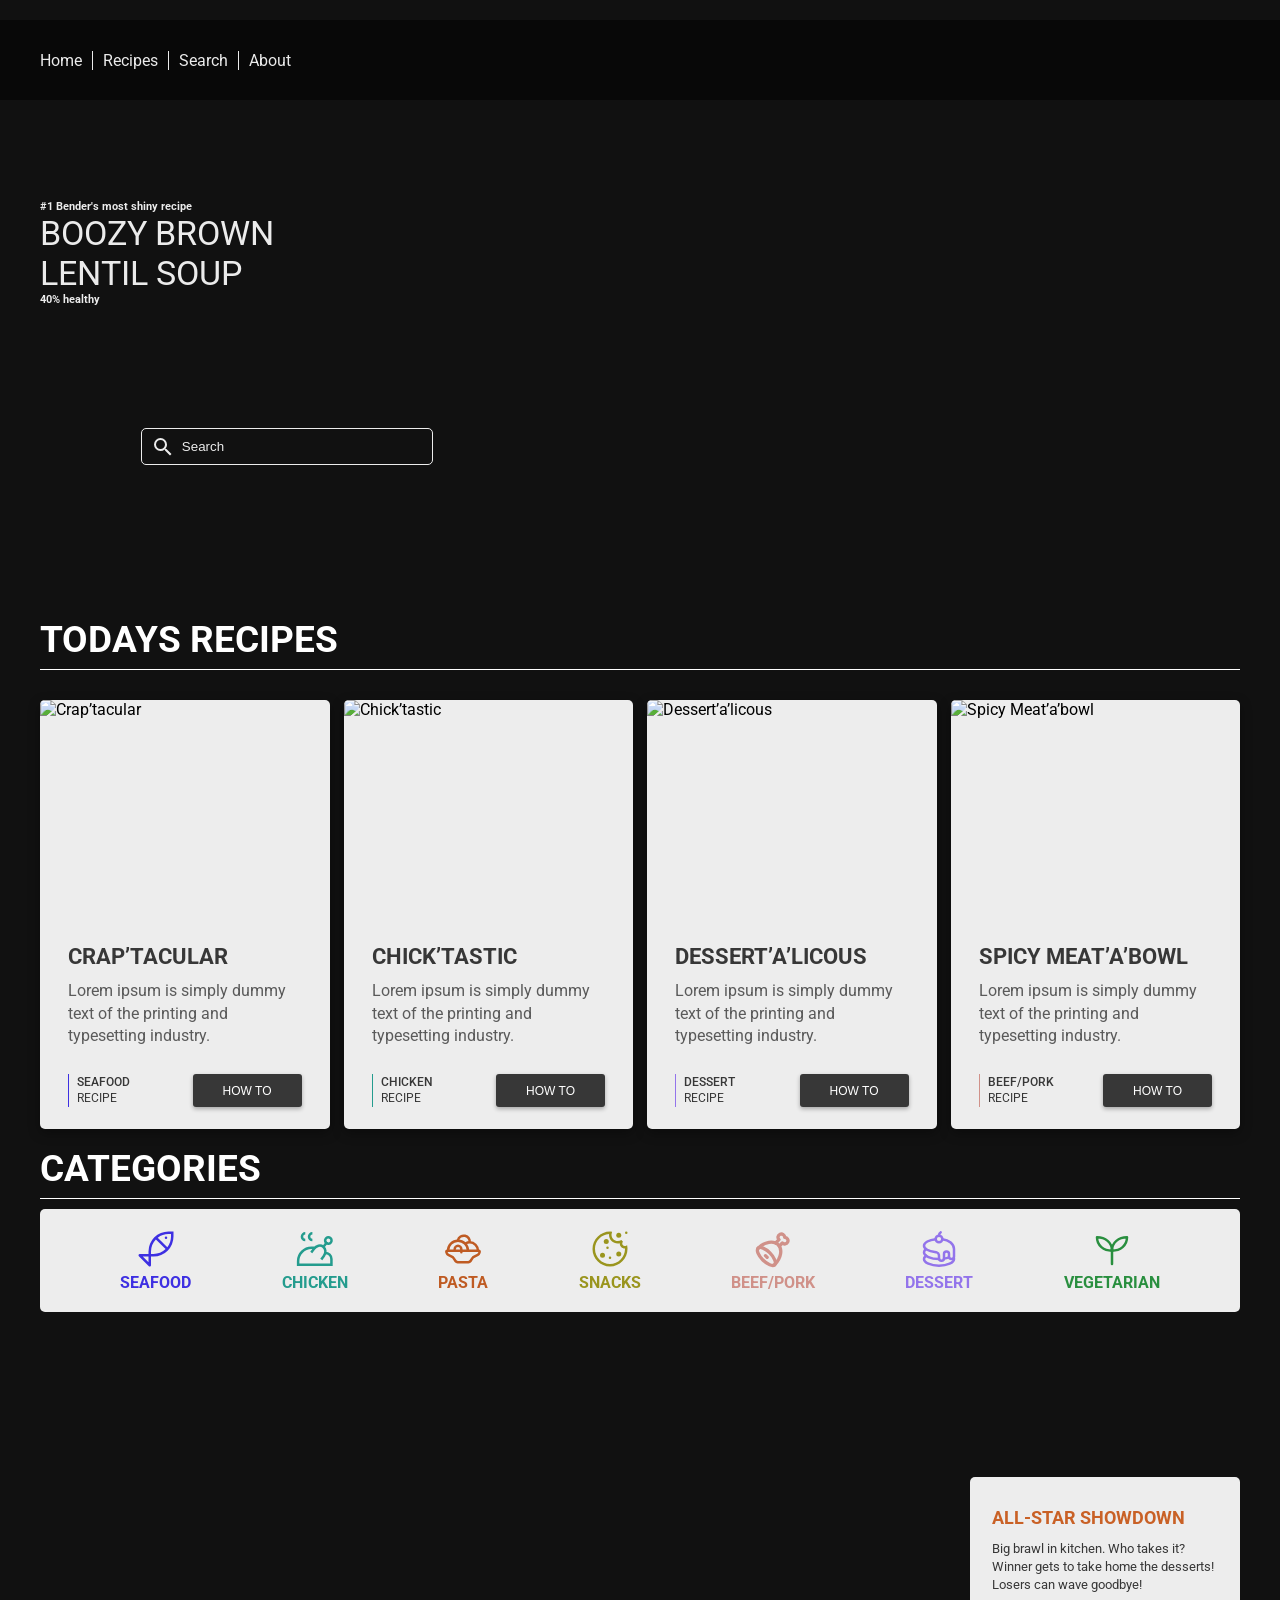
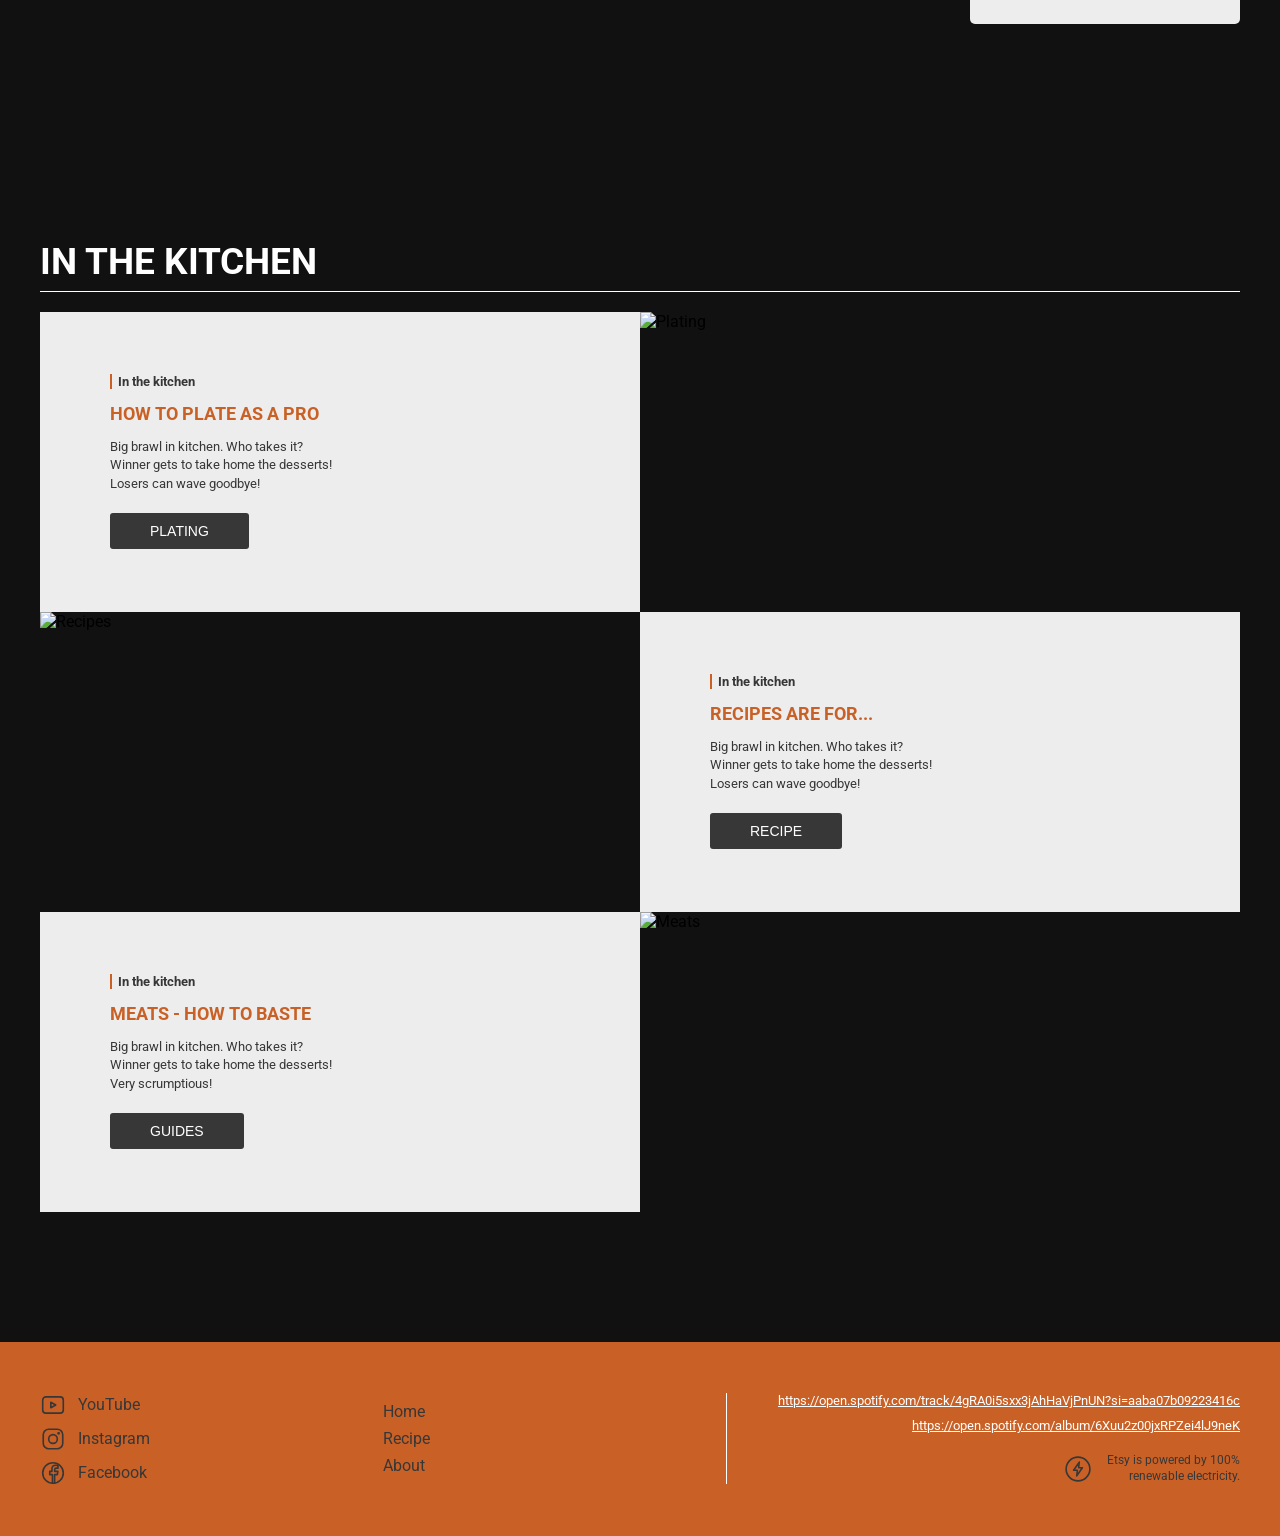
==== index.html @ ede2b598 "Initial commit" ====
<!doctype html>
<html lang="en">

<head>
  <meta charset="UTF-8" />
  <meta name="viewport" content="width=device-width, initial-scale=1.0" />
  <title>Recipes</title>
  <link rel="stylesheet" href="css/style.css" />
</head>

<body>
  <div class="container">
    <!-- Navigation -->
    <nav class="navigation">
      <div class="menu-container">
        <ul>
          <li><a href="index.html">Home</a></li>
          <li><a href="recipe.html">Recipes</a></li>
          <li><a href="#">Search</a></li>
          <li><a href="signup.html">About</a></li>
        </ul>
      </div>

      <div class="hamburger-menu">
        <span>
          <svg xmlns="http://www.w3.org/2000/svg" width="1em" height="1em" viewBox="0 0 24 24">
            <path d="M0 0h24v24H0z" fill="none" />
            <path fill="none" stroke="currentColor" stroke-linecap="round" stroke-linejoin="round" stroke-width="2" d="M3 17h18M3 12h18M3 7h18" />
          </svg>
        </span>
      </div>
    </nav>

    <div class="mobile-menu">
      <ul>
        <li><a class="menu-item" href="index.html">Home</a></li>
        <li><a class="menu-item" href="recipe.html">Recipes</a></li>
        <li><a class="menu-item" href="#">Search</a></li>
        <li><a class="menu-item" href="signup.html">About</a></li>
      </ul>
    </div>

    <!-- Hero -->
    <section class="hero">
      <div class="hero-container">
        <div class="hero-text">
          <h6>#1 Bender's most shiny recipe</h6>
          <h4>Boozy brown</h4>
          <h4>Lentil Soup</h4>
          <h6>40% healthy</h6>
        </div>
        <div class="hero-search">
          <div class="search-box">
            <span class="search-icon">
              <svg xmlns="http://www.w3.org/2000/svg" width="1em" height="1em" viewBox="0 0 24 24">
                <path d="M0 0h24v24H0z" fill="none" />
                <path fill="currentColor"
                  d="M9.5 3A6.5 6.5 0 0 1 16 9.5c0 1.61-.59 3.09-1.56 4.23l.27.27h.79l5 5l-1.5 1.5l-5-5v-.79l-.27-.27A6.52 6.52 0 0 1 9.5 16A6.5 6.5 0 0 1 3 9.5A6.5 6.5 0 0 1 9.5 3m0 2C7 5 5 7 5 9.5S7 14 9.5 14S14 12 14 9.5S12 5 9.5 5" />
              </svg>
            </span>
            <input type="text" class="search-input" placeholder="Search" />
          </div>
        </div>
      </div>
    </section>

    <!-- Today's recipes -->
    <section class="todays-recipes">
      <div class="todays_recipes_headline">Todays Recipes</div>
      <div class="todays_recipes_content">

        <div class="todays_recipes_content_block">
          <div class="todays_recipes_content_block_image">
            <img src="../images/Craptacular.png" alt="Crap’tacular" />
          </div>
          <div class="todays_recipes_content_block_text">
            <div class="todays_recipes_content_block_text_top">
              <h5>Crap’tacular</h5>
              <p>Lorem ipsum is simply dummy text of the printing and typesetting industry.</p>
            </div>
            <div data-category="Seafood" class="todays_recipes_content_bottom_area">
              <div class="todays_recipes_content_bottom_area_left">
                <p data-category="Seafood">Seafood</p>
                <p>Recipe</p>
              </div>
              <div class="todays_recipes_content_bottom_area_right">
                <button><a href="#">How to</a></button>
              </div>
            </div>
          </div>
        </div>

        <div class="todays_recipes_content_block">
          <div class="todays_recipes_content_block_image">
            <img src="../images/Chicktastic.png" alt="Chick’tastic" />
          </div>
          <div class="todays_recipes_content_block_text">
            <div class="todays_recipes_content_block_text_top">
              <h5>Chick’tastic</h5>
              <p>Lorem ipsum is simply dummy text of the printing and typesetting industry.</p>
            </div>
            <div data-category="Chicken" class="todays_recipes_content_bottom_area">
              <div class="todays_recipes_content_bottom_area_left">
                <p data-category="Chicken">Chicken</p>
                <p>Recipe</p>
              </div>
              <div class="todays_recipes_content_bottom_area_right">
                <button><a href="#">How to</a></button>
              </div>
            </div>
          </div>
        </div>

        <div class="todays_recipes_content_block">
          <div class="todays_recipes_content_block_image">
            <img src="../images/Dessertalicous.png" alt="Dessert’a’licous" />
          </div>
          <div class="todays_recipes_content_block_text">
            <div class="todays_recipes_content_block_text_top">
              <h5>Dessert’a’licous</h5>
              <p>Lorem ipsum is simply dummy text of the printing and typesetting industry.</p>
            </div>
            <div data-category="Dessert" class="todays_recipes_content_bottom_area">
              <div class="todays_recipes_content_bottom_area_left">
                <p data-category="Dessert">Dessert</p>
                <p>Recipe</p>
              </div>
              <div class="todays_recipes_content_bottom_area_right">
                <button><a href="#">How to</a></button>
              </div>
            </div>
          </div>
        </div>

        <div class="todays_recipes_content_block">
          <div class="todays_recipes_content_block_image">
            <img src="../images/spicymeatabowl.png" alt="Spicy Meat’a’bowl" />
          </div>
          <div class="todays_recipes_content_block_text">
            <div class="todays_recipes_content_block_text_top">
              <h5>Spicy Meat’a’bowl</h5>
              <p>Lorem ipsum is simply dummy text of the printing and typesetting industry.</p>
            </div>
            <div data-category="Beef/pork" class="todays_recipes_content_bottom_area">
              <div class="todays_recipes_content_bottom_area_left">
                <p data-category="Beef/pork">Beef/pork</p>
                <p>Recipe</p>
              </div>
              <div class="todays_recipes_content_bottom_area_right">
                <button><a href="#">How to</a></button>
              </div>
            </div>
          </div>
        </div>

      </div>
    </section>

    <!-- Categories section -->
    <section class="categories">
      <div class="todays_recipes_headline">Categories</div>
      <div class="categories_content">

        <div class="categories_content_block">
          <span data-category="Seafood" class="iconify">
            <svg xmlns="http://www.w3.org/2000/svg" width="1em" height="1em" viewBox="0 0 32 32">
              <path d="M0 0h32v32H0z" fill="none" />
              <circle cx="24" cy="7" r="1" fill="currentColor" />
              <path fill="currentColor"
                d="M26 2a16.02 16.02 0 0 0-16 16v2H3a1 1 0 0 0-.707 1.707l8 8A1 1 0 0 0 12 29v-7h2A16.02 16.02 0 0 0 30 6V2ZM10 26.586L5.414 22H10ZM12 20v-2a13.94 13.94 0 0 1 3.908-9.678l7.77 7.77A13.94 13.94 0 0 1 14 20ZM28 6a13.9 13.9 0 0 1-2.98 8.606L17.395 6.98A13.9 13.9 0 0 1 26 4h2Z" />
            </svg>
          </span>
          <p data-category="Seafood">Seafood</p>
        </div>

        <div class="categories_content_block">
          <span data-category="Chicken" class="iconify">
            <svg xmlns="http://www.w3.org/2000/svg" width="1em" height="1em" viewBox="0 0 24 24">
              <path d="M0 0h24v24H0z" fill="none" />
              <g fill="none" stroke="currentColor" stroke-width="1.5">
                <path stroke-linecap="square" d="M18.123 7.08a1.911 1.911 0 1 0 3.8-.408a1.911 1.911 0 1 0-3.8.408" />
                <path d="M18.154 14.337a3.707 3.707 0 0 1 3.707 3.707v3.347H1.873v-2.087a8 8 0 0 1 8-8h1.957" />
                <path stroke-linecap="square"
                  d="m10.198 13.496l1.235-1.615c1.392-1.902 3.833-2.482 5.454-1.296c1.62 1.185 1.806 3.688.415 5.59l-1.097 1.558m2.643-9.378l-1.756 2.298" />
                <path d="M6.161 6.608a2 2 0 1 1 0-4m4.264 4a2 2 0 0 1 0-4" />
              </g>
            </svg>
          </span>
          <p data-category="Chicken">Chicken</p>
        </div>

        <div class="categories_content_block">
          <span data-category="Pasta" class="iconify">
            <svg xmlns="http://www.w3.org/2000/svg" width="1em" height="1em" viewBox="0 0 24 24">
              <path d="M0 0h24v24H0z" fill="none" />
              <g fill="none" stroke="currentColor" stroke-linecap="round" stroke-linejoin="round" stroke-width="1.5">
                <path
                  d="M21.292 13H2.708c-1.52 0-.224 2.238.461 2.581l2.361 1.181c.236.119.354.178.452.264c.878.776 1.038 2.143 2.148 2.737c.442.237.965.237 2.012.237h3.716c1.047 0 1.57 0 2.012-.237c1.11-.594 1.27-1.961 2.148-2.737c.098-.086.216-.145.452-.264l2.36-1.181c.686-.343 1.981-2.581.462-2.581" />
                <path d="M15 13a6 6 0 0 0-12 0" />
                <path
                  d="M21 13c0-2.761-2.225-5-4.97-5c-.924 0-1.789.254-2.53.696M7 12.222C7 10.995 7.895 10 9 10s2 .995 2 2.222V14M9 6.556c.431-1.766 2.328-2.874 4.237-2.475c1.909.4 3.106 2.154 2.675 3.919" />
              </g>
            </svg>
          </span>
          <p data-category="Pasta">Pasta</p>
        </div>

        <div class="categories_content_block">
          <span data-category="Snacks" class="iconify">
            <svg xmlns="http://www.w3.org/2000/svg" width="1em" height="1em" viewBox="0 0 32 32">
              <path d="M0 0h32v32H0z" fill="none" />
              <circle cx="10" cy="21" r="2" fill="currentColor" />
              <circle cx="23" cy="20" r="2" fill="currentColor" />
              <circle cx="13" cy="10" r="2" fill="currentColor" />
              <circle cx="14" cy="15" r="1" fill="currentColor" />
              <circle cx="23" cy="5" r="2" fill="currentColor" />
              <circle cx="29" cy="3" r="1" fill="currentColor" />
              <circle cx="16" cy="23" r="1" fill="currentColor" />
              <path fill="currentColor"
                d="M16 30C8.3 30 2 23.7 2 16S8.3 2 16 2h.3l1.4.1l-.3 1.2c-.1.4-.2.9-.2 1.3c0 2.8 2.2 5 5 5c1 0 2-.3 2.9-.9l1.3 1.5c-.4.4-.6.9-.6 1.4c0 1.3 1.3 2.4 2.7 1.9l1.2-.5l.2 1.3c.1.6.1 1.2.1 1.7c0 7.7-6.3 14-14 14m-.7-26C9 4.4 4 9.6 4 16c0 6.6 5.4 12 12 12s12-5.4 12-12v-.4c-2.3.1-4.2-1.7-4.2-4v-.2c-.5.1-1 .2-1.6.2c-3.9 0-7-3.1-7-7c0-.2 0-.4.1-.6" />
            </svg>
          </span>
          <p data-category="Snacks">Snacks</p>
        </div>

        <div class="categories_content_block">
          <span data-category="Beef/pork" class="iconify">
            <svg xmlns="http://www.w3.org/2000/svg" width="1em" height="1em" viewBox="0 0 24 24">
              <path d="M0 0h24v24H0z" fill="none" />
              <g fill="none" stroke="currentColor" stroke-linecap="round" stroke-linejoin="round" stroke-width="2">
                <path
                  d="m13.62 8.382l1.966-1.967A2 2 0 1 1 19 5a2 2 0 1 1-1.413 3.414l-1.82 1.821m-9.863 8.361c2.733 2.734 5.9 4 7.07 2.829c1.172-1.172-.094-4.338-2.828-7.071c-2.733-2.734-5.9-4-7.07-2.829c-1.172 1.172.094 4.338 2.828 7.071M7.5 16l1 1" />
                <path d="M12.975 21.425c3.905-3.906 4.855-9.288 2.121-12.021c-2.733-2.734-8.115-1.784-12.02 2.121" />
              </g>
            </svg>
          </span>
          <p data-category="Beef/pork">Beef/pork</p>
        </div>

        <div class="categories_content_block">
          <span data-category="Dessert" class="iconify">
            <svg xmlns="http://www.w3.org/2000/svg" width="1em" height="1em" viewBox="0 0 24 24">
              <path d="M0 0h24v24H0z" fill="none" />
              <g fill="none" stroke="currentColor" stroke-linecap="round" stroke-linejoin="round" stroke-width="1.5">
                <circle cx="12" cy="6" r="2" />
                <path d="M12 18c-4.97 0-9-1.79-9-4c0-.729.438-1.412 1.204-2m13.75 5c-.856.335-1.856.6-2.954.772" />
                <path d="M20.93 17.5q.07.245.07.5c0 2.21-4.03 4-9 4s-9-1.79-9-4c0-.729.438-1.412 1.204-2" />
                <path
                  d="M14 6.099C18.008 6.503 21 9 21 12v4.5a1.5 1.5 0 0 1-3 0V15a1.5 1.5 0 0 0-3 0v2.5a1.5 1.5 0 0 1-3 0v-1c0-.505 0-.758-.033-.935c-.145-.796-.59-1.303-1.361-1.548c-.173-.054-.482-.094-1.1-.173C5.748 13.364 3 11.824 3 10c0-1.904 2.992-3.497 7-3.901M13 2c-.333.167-1 .8-1 2" />
              </g>
            </svg>
          </span>
          <p data-category="Dessert">Dessert</p>
        </div>

        <div class="categories_content_block">
          <span data-category="Vegetarian" class="iconify">
            <svg xmlns="http://www.w3.org/2000/svg" width="1em" height="1em" viewBox="0 0 24 24">
              <path d="M0 0h24v24H0z" fill="none" />
              <g fill="none" stroke="currentColor" stroke-linecap="round" stroke-linejoin="round" stroke-width="1.5">
                <path d="M12 21v-8" />
                <path d="M12 13c0 -5 -4 -8 -9 -8 0 5 4 8 9 8" />
                <path d="M12 13c0 -5 4 -8 9 -8 0 5 -4 8 -9 8" />
              </g>
            </svg>
          </span>
          <p data-category="Vegetarian">Vegetarian</p>
        </div>

      </div>
    </section>

    <!-- Image section -->
    <section class="image-section">
      <div class="image_section_controller">
        <div class="image_section_box">
          <h4>All-Star Showdown</h4>
          <p>Big brawl in kitchen. Who takes it?<br />
            Winner gets to take home the desserts!<br />
            Losers can wave goodbye!</p>
        </div>
      </div>
    </section>

    <!-- Content area -->
    <section class="content-area">
      <div class="todays_recipes_headline">In the kitchen</div>

      <div class="kitchen_row">
        <div class="kitchen_text">
          <span class="kitchen_label">In the kitchen</span>
          <h3>How to plate as a pro</h3>
          <p>Big brawl in kitchen. Who takes it?<br />
            Winner gets to take home the desserts!<br />
            Losers can wave goodbye!</p>
          <button class="kitchen_button"><a href="#">Plating</a></button>
        </div>
        <div class="kitchen_image">
          <img src="../images/Chicktastic.png" alt="Plating" />
        </div>
      </div>

      <div class="kitchen_row reverse">
        <div class="kitchen_text">
          <span class="kitchen_label">In the kitchen</span>
          <h3>Recipes are for...</h3>
          <p>Big brawl in kitchen. Who takes it?<br />
            Winner gets to take home the desserts!<br />
            Losers can wave goodbye!</p>
          <button class="kitchen_button"><a href="#">Recipe</a></button>
        </div>
        <div class="kitchen_image">
          <img src="../images/menu.png" alt="Recipes" />
        </div>
      </div>

      <div class="kitchen_row">
        <div class="kitchen_text">
          <span class="kitchen_label">In the kitchen</span>
          <h3>Meats - how to baste</h3>
          <p>Big brawl in kitchen. Who takes it?<br />
            Winner gets to take home the desserts!<br />
            Very scrumptious!</p>
          <button class="kitchen_button"><a href="#">Guides</a></button>
        </div>
        <div class="kitchen_image">
          <img src="../images/chef.png" alt="Meats" />
        </div>
      </div>
    </section>

    <!-- Footer -->
    <footer class="footer">
      <div class="footer_container">

        <ul class="footer_social">
          <li>
            <a href="#">
              <svg xmlns="http://www.w3.org/2000/svg" width="26" height="26" viewBox="0 0 24 24" fill="none" stroke="currentColor" stroke-width="1.5" stroke-linecap="round" stroke-linejoin="round">
                <rect x="2.5" y="4.5" width="19" height="15" rx="3" />
                <path d="M10 9.5v5l4.5-2.5z" />
              </svg>
              <span>YouTube</span>
            </a>
          </li>
          <li>
            <a href="#">
              <svg xmlns="http://www.w3.org/2000/svg" width="26" height="26" viewBox="0 0 24 24" fill="none" stroke="currentColor" stroke-width="1.5" stroke-linecap="round" stroke-linejoin="round">
                <rect x="3" y="3" width="18" height="18" rx="5" />
                <circle cx="12" cy="12" r="4" />
                <circle cx="17.2" cy="6.8" r="0.6" fill="currentColor" />
              </svg>
              <span>Instagram</span>
            </a>
          </li>
          <li>
            <a href="#">
              <svg xmlns="http://www.w3.org/2000/svg" width="26" height="26" viewBox="0 0 24 24" fill="none" stroke="currentColor" stroke-width="1.5" stroke-linecap="round" stroke-linejoin="round">
                <circle cx="12" cy="12" r="9.5" />
                <path d="M13.5 21.5v-8h2.5l.5-3h-3V9c0-.9.4-1.5 1.5-1.5h1.6V5c-.4-.1-1.300-.2-2.200-.2c-2.200 0-3.400 1.300-3.400 3.600v2.100H9v3h2.500v8" />
              </svg>
              <span>Facebook</span>
            </a>
          </li>
        </ul>

        <ul class="footer_nav">
          <li><a href="index.html">Home</a></li>
          <li><a href="#">Recipe</a></li>
          <li><a href="signup.html">About</a></li>
        </ul>

        <div class="footer_info">
          <a href="https://open.spotify.com/track/4gRA0i5sxx3jAhHaVjPnUN?si=aaba07b09223416c">https://open.spotify.com/track/4gRA0i5sxx3jAhHaVjPnUN?si=aaba07b09223416c</a>
          <a href="https://open.spotify.com/album/6Xuu2z00jxRPZei4lJ9neK">https://open.spotify.com/album/6Xuu2z00jxRPZei4lJ9neK</a>

          <div class="footer_note">
            <svg xmlns="http://www.w3.org/2000/svg" width="30" height="30" viewBox="0 0 24 24" fill="none" stroke="currentColor" stroke-width="1.3" stroke-linecap="round" stroke-linejoin="round">
              <circle cx="12" cy="12" r="9.5" />
              <path d="M13 6.500L8.500 13h3l-.5 4.500L15.500 11h-3z" />
            </svg>
            <p>Etsy is powered by 100%<br />renewable electricity.</p>
          </div>
        </div>

      </div>
    </footer>
  </div>
  <script src="js/app.js"></script>
</body>

</html>
---- css/style.css ----
@import url('https://fonts.googleapis.com/css2?family=Inter:ital,opsz,wght@0,14..32,100..900;1,14..32,100..900&family=Roboto:ital,wght@0,100..900;1,100..900&display=swap');

:root {
    /* Dimensions */
    --width-full: 100%;
    --width-12col: min(1200px, 100% - 40px);

    /* Grid settings */
    --grid-gap: 10px;
    --padding-default: 20px;

    /* Colors */
    --bg-color-nav: #00000088;
    --bg-color-light: #ededed;
    --bg-color-dark: #111;
    --primary-color: #C96126;
    --color-white: #fff;
    --color-dark: #373737;
    --color-light: #ebebeb;

    /* Color swatch categories */
    --category-seafood: #3e30e2;
    --category-chicken: #249c8e;
    --category-meats: #d09189;
    --category-veg: #298f3f;
    --category-misc: #9a951e;
    --category-pasta: #bf5b23;
    --category-deserts: #9374eb;
}

/* data-category attributes */
div[data-category="Seafood"] { border-left: 1px solid var(--category-seafood); }
p[data-category="Seafood"], span[data-category="Seafood"] { color: var(--category-seafood); }

div[data-category="Chicken"] { border-left: 1px solid var(--category-chicken); }
p[data-category="Chicken"], span[data-category="Chicken"] { color: var(--category-chicken); }

div[data-category="Pasta"] { border-left: 1px solid var(--category-pasta); }
p[data-category="Pasta"], span[data-category="Pasta"] { color: var(--category-pasta); }

div[data-category="Snacks"] { border-left: 1px solid var(--category-misc); }
p[data-category="Snacks"], span[data-category="Snacks"] { color: var(--category-misc); }

div[data-category="Beef/pork"] { border-left: 1px solid var(--category-meats); }
p[data-category="Beef/pork"], span[data-category="Beef/pork"] { color: var(--category-meats); }

div[data-category="Dessert"] { border-left: 1px solid var(--category-deserts); }
p[data-category="Dessert"], span[data-category="Dessert"] { color: var(--category-deserts); }

div[data-category="Vegetarian"] { border-left: 1px solid var(--category-veg); }
p[data-category="Vegetarian"], span[data-category="Vegetarian"] { color: var(--category-veg); }

* {
    margin: 0;
    padding: 0;
    box-sizing: border-box;
}

img {
    max-width: 100%;
}

body {
    background-color: var(--bg-color-dark);
    width: var(--width-full);
    font-family: "Roboto", sans-serif;
    height: 100%;
    position: relative;
    overflow-x: hidden;
}

body.menu-open { overflow: hidden; }

.container {
    display: grid;
    width: var(--width-full);
    grid-template-rows: auto;
    gap: var(--grid-gap);
}

.navigation, .hero, .image-section, .footer {
    width: var(--width-full);
}

.todays-recipes, .categories, .content-area {
    width: var(--width-12col);
    margin: 0 auto;
}

/* Navigation */
.navigation {
    display: flex;
    width: var(--width-full);
    height: 80px;
    background-color: var(--bg-color-nav);
    padding: 20px;
    justify-content: center;
    align-items: center;
    position: absolute;
    top: 20px;
    left: 0;
    z-index: 10;
}

.navigation.fixed {
    position: fixed;
    top: 0;
    width: 100%;
    z-index: 1000;
}

.menu-container { width: var(--width-12col); }

.menu-container ul {
    display: flex;
    justify-content: flex-start;
    align-items: center;
}

.menu-container ul li { list-style-type: none; }

.menu-container a {
    padding: 0 10px;
    text-decoration: none;
    color: var(--color-light);
    border-right: 1px solid var(--color-light);
}

.menu-container a:hover { color: var(--primary-color); }
.menu-container li:first-child a { padding-left: 0; }
.menu-container li:last-child a { border-right: none; }

.hamburger-menu {
    display: none;
    width: 32px;
    height: 32px;
    background: none;
    border: none;
    cursor: pointer;
    padding: 0;
    align-items: center;
    justify-content: center;
    color: var(--color-light);
    transition: color 0.3s;
}

.hamburger-menu span {
    display: flex;
    align-items: center;
    justify-content: center;
    width: 100%;
    height: 100%;
    background: none;
    font-size: 32px;
    line-height: 1;
}

.hamburger-menu svg {
    display: block;
    width: 1em;
    height: 1em;
}

.hamburger-menu:hover,
.hamburger-menu.active { color: var(--primary-color); }

.mobile-menu, .menu-overlay {
    display: none;
}

/* Hero Section */
.hero {
    display: flex;
    width: var(--width-full);
    justify-content: center;
    color: var(--color-light);
    position: relative;
    top: 0;
    min-height: 600px;
    height: auto;
    margin: 0;
    background-image: url("../../images/lentilsoup.png");
    background-size: cover;
    background-position: right center;
    background-repeat: no-repeat;
}

.hero-container {
    width: var(--width-12col);
    height: 100%;
    display: grid;
    grid-template-columns: repeat(12, 1fr);
    grid-template-rows: auto auto auto;
    gap: var(--grid-gap);
}

.hero-text {
    grid-column: 1 / span 4;
    grid-row: 1;
    margin-top: 200px;
}

.hero-text h4,
.hero-text h6 {
    padding: 0;
    margin: 0;
}

.hero-text h4 {
    font-weight: 400;
    font-size: 34px;
    text-transform: uppercase;
}

.hero-search {
    grid-column: 2 / span 3;
    grid-row: 2;
    margin-top: 50px;
}

.search-box {
    position: relative;
    display: flex;
    align-items: center;
}

.search-input {
    background-color: transparent;
    padding: 10px 20px 10px 40px;
    border-radius: 5px;
    border: 1px solid var(--bg-color-light);
    outline: none;
    color: var(--color-light);
    width: 100%;
    max-width: 300px;
}

.search-input::placeholder { color: var(--color-light); }

.search-icon {
    position: absolute;
    left: 10px;
    font-size: 24px;
    display: flex;
    align-items: center;
}

.todays-recipes {
    height: fit-content;
    width: var(--width-12col);
    display: grid;
    grid-template-columns: 1fr;
    gap: 30px;
}

.todays_recipes_headline {
    min-height: 60px;
    color: var(--color-white);
    border-bottom: 1px solid var(--color-white);
    display: flex;
    align-items: center;
    font-size: 37px;
    text-transform: uppercase;
    font-weight: 700;
    margin-left: 0;
}

.todays_recipes_content {
    display: grid;
    grid-template-columns: repeat(auto-fit, minmax(240px, 1fr));
    gap: 14px;
    width: 100%;
}

.todays_recipes_content_block {
    background-color: var(--bg-color-light);
    border-radius: 5px;
    display: flex;
    flex-direction: column;
    overflow: hidden;
    box-shadow: 0 4px 12px rgba(0, 0, 0, 0.35);
    transition: transform 0.3s, box-shadow 0.3s;
}

.todays_recipes_content_block:hover {
    transform: translateY(-6px);
    box-shadow: 0 10px 24px rgba(0, 0, 0, 0.5);
}

.todays_recipes_content_block_image {
    height: 220px;
    overflow: hidden;
}

.todays_recipes_content_block_image img {
    display: block;
    width: 100%;
    height: 100%;
    object-fit: cover;
    transition: transform 0.5s;
}

.todays_recipes_content_block:hover .todays_recipes_content_block_image img {
    transform: scale(1.08);
}

.todays_recipes_content_block_text {
    padding: 24px 28px 22px;
    color: var(--color-dark);
    display: flex;
    flex-direction: column;
    justify-content: space-between;
    gap: 26px;
    flex: 1;
}

.todays_recipes_content_block_text h5 {
    font-size: 22px;
    font-weight: 700;
    margin-bottom: 10px;
    text-transform: uppercase;
    line-height: 1.2;
}

.todays_recipes_content_block_text_top p {
    font-size: 16px;
    line-height: 1.4;
    color: #5a5a5a;
}

.todays_recipes_content_bottom_area {
    display: flex;
    justify-content: space-between;
    align-items: center;
    padding-left: 8px;
    gap: 10px;
}

.todays_recipes_content_bottom_area_left {
    display: flex;
    flex-direction: column;
    gap: 2px;
}

.todays_recipes_content_bottom_area_left p {
    font-size: 12px;
    font-weight: 400;
    text-transform: uppercase;
    color: var(--color-dark);
}

.todays_recipes_content_bottom_area_left p[data-category] { font-weight: 500; }

.todays_recipes_content_bottom_area_right button {
    background-color: var(--color-dark);
    border: none;
    border-radius: 3px;
    padding: 9px 30px;
    cursor: pointer;
    box-shadow: 0 2px 4px rgba(0, 0, 0, 0.3);
}

.todays_recipes_content_bottom_area_right button a {
    color: var(--color-white);
    text-decoration: none;
    text-transform: uppercase;
    font-size: 12px;
    transition: 0.3s;
}

.todays_recipes_content_bottom_area_right button a:hover { color: var(--primary-color); }

.categories { width: var(--width-12col); }

.categories_content {
    display: flex;
    flex-wrap: wrap;
    background-color: var(--bg-color-light);
    gap: 20px 30px;
    padding: 20px;
    border-radius: 5px;
    margin: 10px auto;
    justify-content: space-evenly;
}

.categories_content_block {
    display: flex;
    justify-content: center;
    align-items: center;
    font-size: 16px;
    font-weight: 700;
    text-transform: uppercase;
    flex-direction: column;
}

.categories_content_block svg { font-size: 40px; }

.image-section {
    position: relative;
    width: var(--width-full);
    height: 450px;
    display: flex;
    justify-content: center;
    background-image: url("../../images/ChefDish.jpeg");
    background-size: cover;
    background-position: center;
    clip-path: polygon(0 0, 100% 19%, 100% 100%, 0% 100%);
}

.image_section_controller {
    position: relative;
    width: var(--width-12col);
    height: 100%;
}

.image_section_box {
    position: absolute;
    right: 0;
    top: 145px;
    width: 270px;
    max-width: 100%;
    padding: 30px 22px;
    background-color: var(--bg-color-light);
    color: var(--color-dark);
    border-radius: 5px;
}

.image_section_box h4 {
    color: var(--primary-color);
    font-size: 18px;
    text-transform: uppercase;
    margin-bottom: 12px;
}

.image_section_box p {
    font-size: 13px;
    line-height: 1.4;
}

.content-area {
    display: grid;
    gap: 0;
    padding: 40px 0 80px;
    margin-bottom: 40px;
}

.content-area .todays_recipes_headline {
    margin-left: 0;
    margin-bottom: 20px;
}

.kitchen_row {
    display: grid;
    grid-template-columns: 1fr 1fr;
    min-height: 300px;
}

.kitchen_row.reverse .kitchen_image { order: -1; }

.kitchen_text {
    background-color: var(--bg-color-light);
    color: var(--color-dark);
    padding: 40px 70px;
    display: flex;
    flex-direction: column;
    justify-content: center;
    align-items: flex-start;
}

.kitchen_label {
    font-size: 13px;
    font-weight: 700;
    border-left: 2px solid var(--primary-color);
    padding-left: 6px;
    margin-bottom: 14px;
}

.kitchen_text h3 {
    color: var(--primary-color);
    font-size: 18px;
    text-transform: uppercase;
    margin-bottom: 14px;
}

.kitchen_text p {
    font-size: 13px;
    line-height: 1.4;
    margin-bottom: 20px;
}

.kitchen_button {
    background-color: var(--color-dark);
    border: none;
    border-radius: 3px;
    padding: 10px 40px;
    cursor: pointer;
}

.kitchen_button a {
    color: var(--color-white);
    text-decoration: none;
    text-transform: uppercase;
    font-size: 14px;
    transition: 0.3s;
}

.kitchen_button a:hover { color: var(--primary-color); }

.kitchen_image { overflow: hidden; }

.kitchen_image img {
    width: 100%;
    height: 100%;
    object-fit: cover;
    display: block;
}

.about-hero {
    width: var(--width-full);
    min-height: 360px;
    display: flex;
    justify-content: center;
    align-items: center;
    text-align: center;
    color: var(--color-light);
    background-image: url("../../images/chef.png");
    background-size: cover;
    background-position: center;
}

.about-hero-container {
    width: var(--width-12col);
    padding-top: 80px;
}

.about-hero h1 {
    font-size: 42px;
    font-weight: 400;
    text-transform: uppercase;
    margin-bottom: 10px;
}

.about-hero p {
    font-size: 18px;
}

/* Footer */
.footer {
    width: var(--width-full);
    background-color: var(--primary-color);
    padding: 50px 0;
    color: var(--color-dark);
}

.footer_container {
    width: var(--width-12col);
    margin: 0 auto;
    display: grid;
    grid-template-columns: 1fr 1fr 1.5fr;
    align-items: center;
}

.footer_container ul {
    list-style: none;
    display: flex;
    flex-direction: column;
    gap: 8px;
}

.footer_container a {
    color: var(--color-dark);
    text-decoration: none;
    font-size: 16px;
    transition: 0.3s;
}

.footer_container a:hover {
    color: var(--color-white);
}

.footer_social a {
    display: flex;
    align-items: center;
    gap: 12px;
}

.footer_info {
    border-left: 1px solid var(--color-white);
    padding-left: 40px;
    display: flex;
    flex-direction: column;
    align-items: flex-end;
    gap: 10px;
    text-align: right;
}

.footer_info > a {
    color: var(--color-white);
    font-size: 13px;
    text-decoration: underline;
    overflow-wrap: anywhere;
}

.footer_info > a:hover {
    color: var(--color-dark);
}

.footer_note {
    display: flex;
    align-items: center;
    gap: 14px;
    margin-top: 10px;
    font-size: 12px;
    line-height: 1.3;
}

.footer_note p {
    text-align: right;
}

/* Tablet */
@media (max-width: 900px) {

    .menu-container ul {
        justify-content: flex-start;
    }

    .hero {
        min-height: 600px;
        background-image: linear-gradient(to right, rgba(0, 0, 0, 0.75) 0%, rgba(0, 0, 0, 0.25) 65%), url("../../images/lentilsoup.png");
        background-position: right center;
    }

    .hero-text {
        grid-column: 1 / span 7;
        margin-top: 170px;
        text-align: left;
    }

    .hero-search {
        grid-column: 1 / span 6;
        display: flex;
        justify-content: flex-start;
        margin-top: 80px;
    }

    .search-box {
        width: 100%;
        max-width: 300px;
    }

    .todays_recipes_headline {
        font-size: 28px;
    }

    .kitchen_row {
        grid-template-columns: 1fr;
    }

    .kitchen_row.reverse .kitchen_image { order: 0; }

    .kitchen_text { padding: 30px; }
    .kitchen_image { height: 260px; }

    .footer_container {
        grid-template-columns: 1fr 1fr;
        row-gap: 30px;
    }

    .footer_info {
        grid-column: 1 / -1;
        border-left: none;
        border-top: 1px solid var(--color-white);
        padding: 30px 0 0;
        align-items: flex-start;
        text-align: left;
    }

    .footer_note p { text-align: left; }
}

/* Phone */
@media (max-width: 600px) {

    .navigation {
        top: 0;
        height: 60px;
        padding: 10px;
        justify-content: center;
    }

    .menu-container { display: none; }
    .hamburger-menu { display: flex; }

    body.menu-open .navigation { z-index: 1002; }

    .hero {
        min-height: 560px;
        background-image: linear-gradient(to bottom, rgba(0, 0, 0, 0.8) 0%, rgba(0, 0, 0, 0.35) 100%), url("../../images/lentilsoup.png");
        background-size: cover;
        background-position: 78% bottom;
    }

    .hero-text {
        grid-column: 1 / -1;
        margin-top: 110px;
        text-align: center;
    }
    .hero-text h4 { font-size: 26px; }
    .hero-text h6 { font-size: 14px; }

    .hero-search {
        grid-column: 1 / -1;
        display: flex;
        justify-content: center;
        margin-top: 190px;
    }

    .search-box { max-width: 100%; }
    .search-input { max-width: 100%; }

    .categories_content {
        gap: 20px;
        padding: 16px 10px;
    }

    .categories_content_block {
        width: calc(33.333% - 14px);
        font-size: 13px;
    }

    .kitchen_text { padding: 24px 20px; }
    .kitchen_image { height: 220px; }

    .todays_recipes_headline { font-size: 24px; }

    .about-hero { min-height: 280px; }
    .about-hero h1 { font-size: 30px; }

    .image-section { height: 350px; }

    .image_section_box {
        right: 50%;
        transform: translateX(50%);
        top: 120px;
        width: min(270px, 90%);
    }

    .footer_container {
        grid-template-columns: 1fr;
    }

    .mobile-menu {
        display: block;
        position: fixed;
        top: 0;
        right: 0;
        width: min(220px, 40%);
        height: 100%;
        padding-top: 80px;
        background-color: #111;
        box-shadow: -10px 0 30px rgba(0, 0, 0, 0.5);
        z-index: 1001;
        transform: translateX(100%);
        visibility: hidden;
        transition: transform 0.35s ease, visibility 0.35s;
    }

    .mobile-menu.open {
        transform: translateX(0);
        visibility: visible;
    }

    .mobile-menu ul { list-style: none; }

    .mobile-menu a {
        display: block;
        padding: 18px 20px;
        color: var(--color-light);
        text-decoration: none;
        text-transform: uppercase;
        text-align: center;
        border-bottom: 1px solid #ffffff22;
        transition: color 0.3s, background-color 0.3s;
    }

    .mobile-menu a:hover {
        color: var(--primary-color);
        background-color: #ffffff0d;
    }

    .menu-overlay {
        display: block;
        position: fixed;
        inset: 0;
        background: rgba(0, 0, 0, 0.6);
        z-index: 1000;
        opacity: 0;
        visibility: hidden;
        transition: opacity 0.35s ease, visibility 0.35s;
    }

    .menu-overlay.open {
        opacity: 1;
        visibility: visible;
    }
}

/* Large desktop */
@media (min-width: 1400px) {

    .hero {
        min-height: 720px;
        background-position: right center;
    }

    .hero-text {
        grid-column: 1 / span 5;
        margin-top: 250px;
    }

    .hero-text h4 { font-size: 44px; }
    .hero-text h6 { font-size: 16px; }
}

/* Small phone */
@media (max-width: 400px) {

    .hero { min-height: 520px; }
    .hero-text h4 { font-size: 22px; }
    .hero-search { margin-top: 160px; }

    .todays_recipes_headline { font-size: 21px; }

    .categories_content_block { width: calc(50% - 10px); }

    .todays_recipes_content_block_text { padding: 20px; }
}

/* Landscape phone / low screens */
@media (max-height: 500px) and (orientation: landscape) {

    .hero { min-height: 100vh; }
    .hero-text { margin-top: 90px; }
    .hero-search { margin-top: 20px; }
}
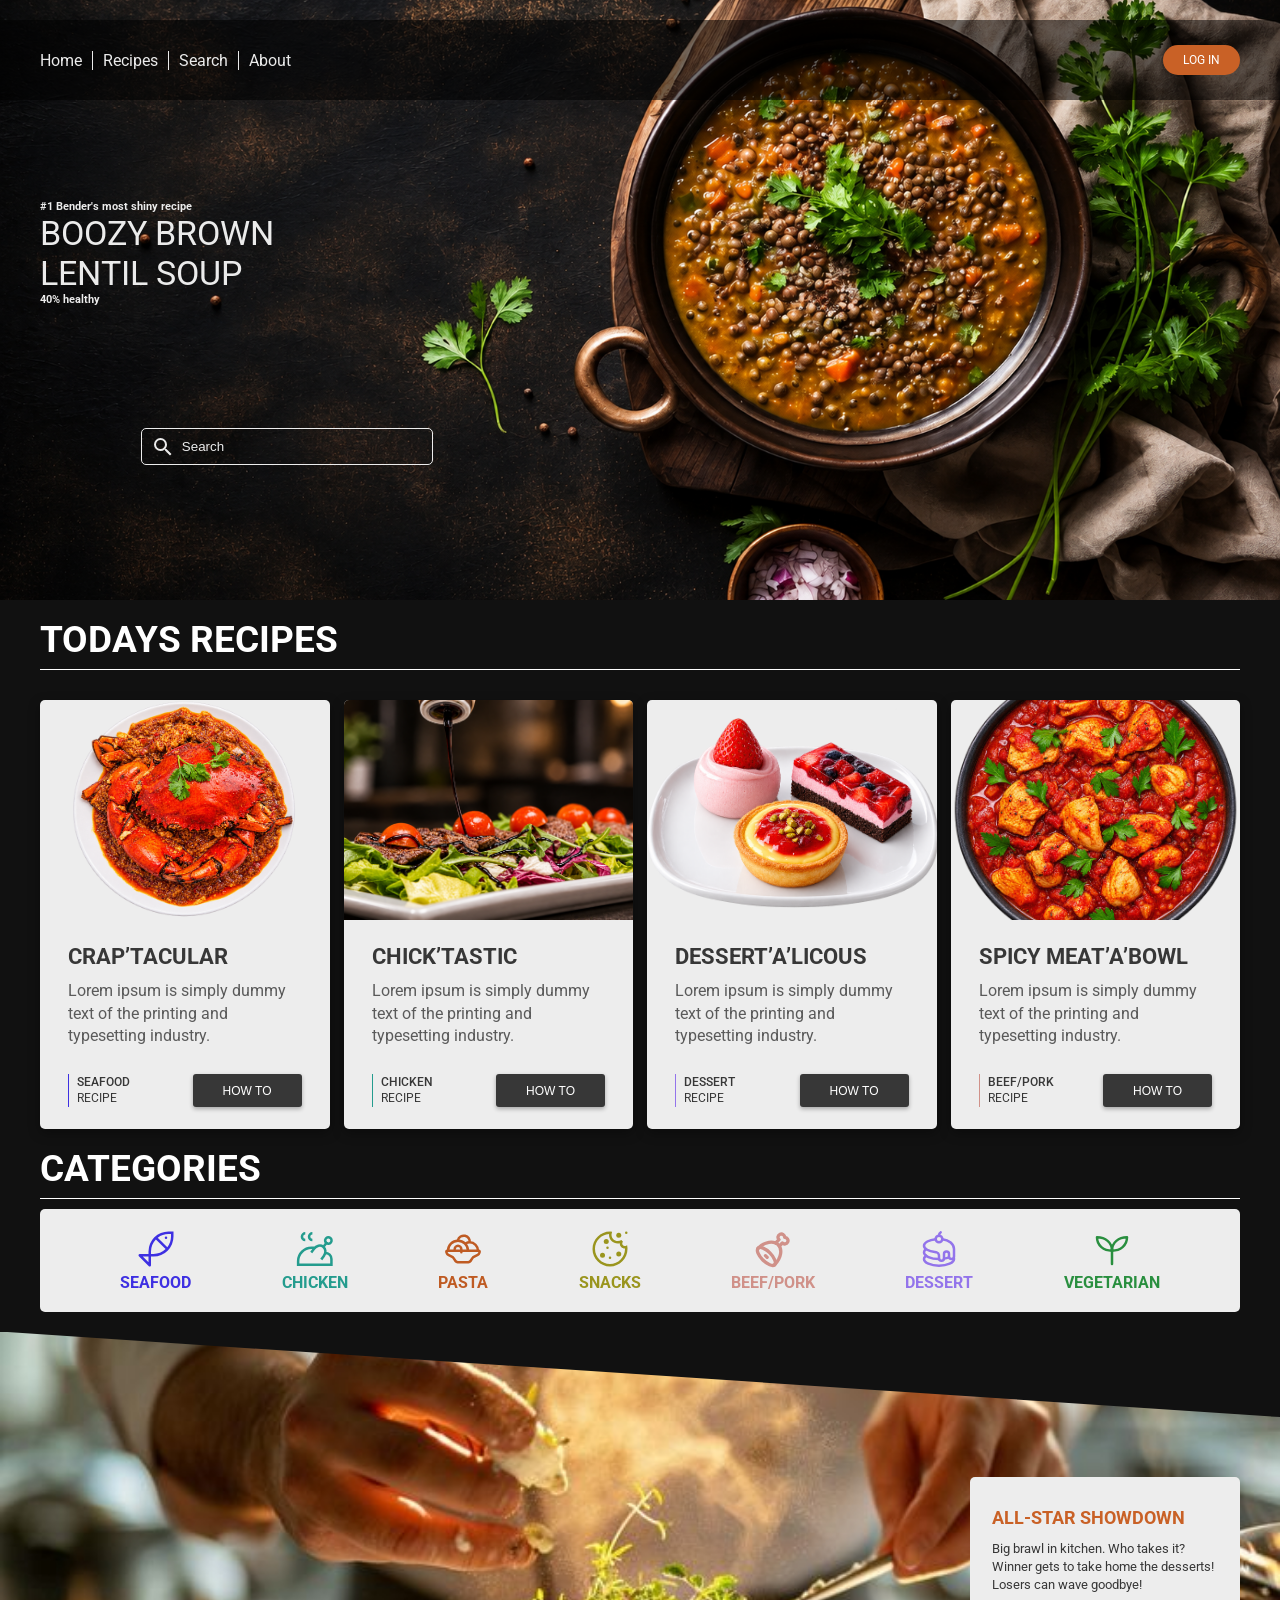
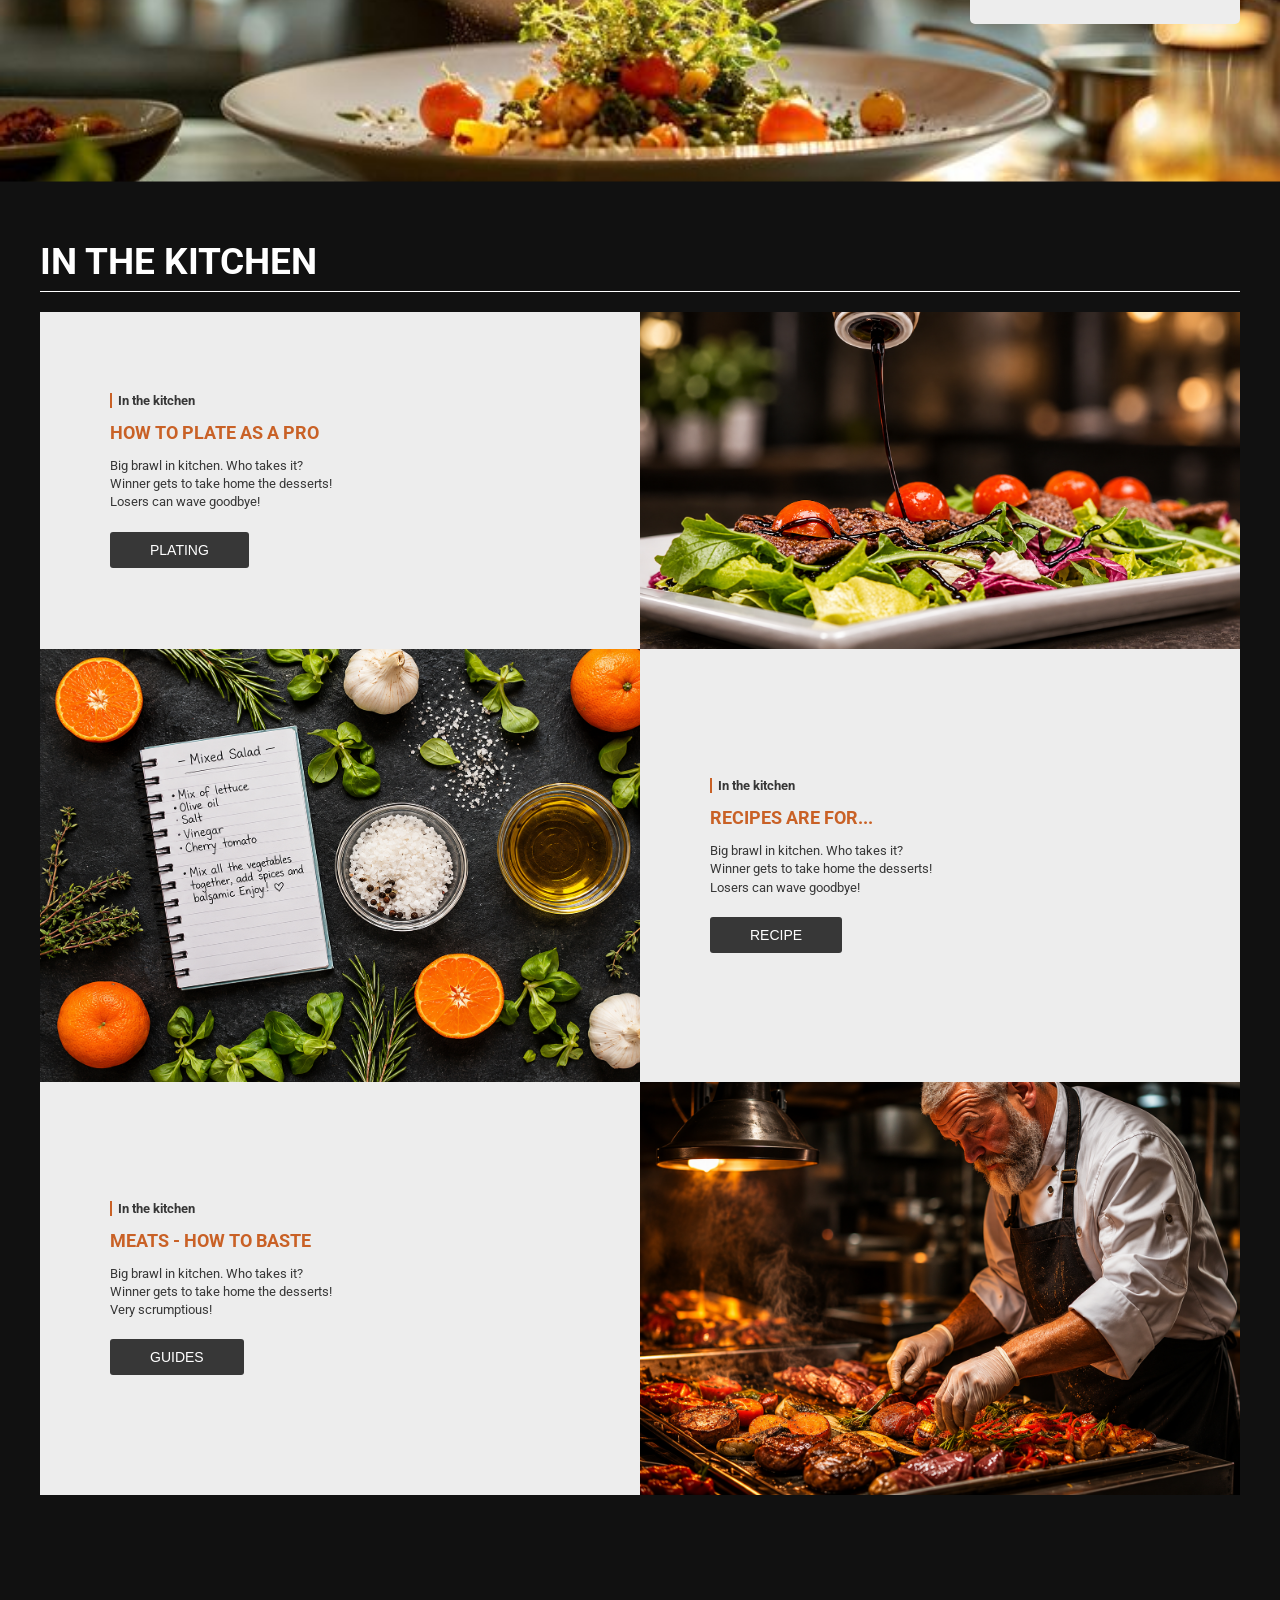
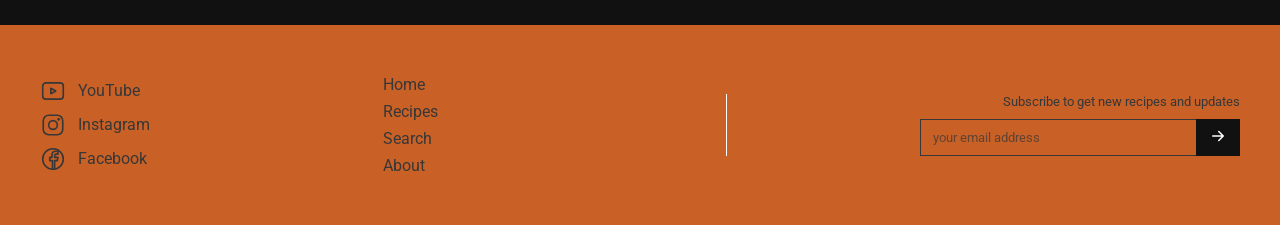
==== commit 1272be2e: "Updated website design and navigation" ====
--- a/index.html
+++ b/index.html
@@ -16,9 +16,10 @@
         <ul>
           <li><a href="index.html">Home</a></li>
           <li><a href="recipe.html">Recipes</a></li>
-          <li><a href="#">Search</a></li>
+          <li><a href="search.html">Search</a></li>
           <li><a href="signup.html">About</a></li>
         </ul>
+        <a href="login.html" class="nav-btn">Log in</a>
       </div>
 
       <div class="hamburger-menu">
@@ -35,10 +36,12 @@
       <ul>
         <li><a class="menu-item" href="index.html">Home</a></li>
         <li><a class="menu-item" href="recipe.html">Recipes</a></li>
-        <li><a class="menu-item" href="#">Search</a></li>
+        <li><a class="menu-item" href="search.html">Search</a></li>
         <li><a class="menu-item" href="signup.html">About</a></li>
+        <li><a class="menu-item" href="login.html">Log in</a></li>
       </ul>
     </div>
+    <div class="menu-overlay"></div>
 
     <!-- Hero -->
     <section class="hero">
@@ -84,7 +87,7 @@
                 <p>Recipe</p>
               </div>
               <div class="todays_recipes_content_bottom_area_right">
-                <button><a href="#">How to</a></button>
+                <button><a href="recipe.html">How to</a></button>
               </div>
             </div>
           </div>
@@ -105,7 +108,7 @@
                 <p>Recipe</p>
               </div>
               <div class="todays_recipes_content_bottom_area_right">
-                <button><a href="#">How to</a></button>
+                <button><a href="recipe.html">How to</a></button>
               </div>
             </div>
           </div>
@@ -126,7 +129,7 @@
                 <p>Recipe</p>
               </div>
               <div class="todays_recipes_content_bottom_area_right">
-                <button><a href="#">How to</a></button>
+                <button><a href="recipe.html">How to</a></button>
               </div>
             </div>
           </div>
@@ -147,7 +150,7 @@
                 <p>Recipe</p>
               </div>
               <div class="todays_recipes_content_bottom_area_right">
-                <button><a href="#">How to</a></button>
+                <button><a href="recipe.html">How to</a></button>
               </div>
             </div>
           </div>
@@ -282,8 +285,8 @@
       </div>
     </section>
 
-    <!-- Content area -->
-    <section class="content-area">
+    <!-- Content area (About) -->
+    <section class="content-area" id="about">
       <div class="todays_recipes_headline">In the kitchen</div>
 
       <div class="kitchen_row">
@@ -293,7 +296,7 @@
           <p>Big brawl in kitchen. Who takes it?<br />
             Winner gets to take home the desserts!<br />
             Losers can wave goodbye!</p>
-          <button class="kitchen_button"><a href="#">Plating</a></button>
+          <button class="kitchen_button"><a href="recipe.html">Plating</a></button>
         </div>
         <div class="kitchen_image">
           <img src="../images/Chicktastic.png" alt="Plating" />
@@ -307,7 +310,7 @@
           <p>Big brawl in kitchen. Who takes it?<br />
             Winner gets to take home the desserts!<br />
             Losers can wave goodbye!</p>
-          <button class="kitchen_button"><a href="#">Recipe</a></button>
+          <button class="kitchen_button"><a href="recipe.html">Recipe</a></button>
         </div>
         <div class="kitchen_image">
           <img src="../images/menu.png" alt="Recipes" />
@@ -321,7 +324,7 @@
           <p>Big brawl in kitchen. Who takes it?<br />
             Winner gets to take home the desserts!<br />
             Very scrumptious!</p>
-          <button class="kitchen_button"><a href="#">Guides</a></button>
+          <button class="kitchen_button"><a href="recipe.html">Guides</a></button>
         </div>
         <div class="kitchen_image">
           <img src="../images/chef.png" alt="Meats" />
@@ -335,7 +338,7 @@
 
         <ul class="footer_social">
           <li>
-            <a href="#">
+            <a href="https://www.youtube.com" target="_blank" rel="noopener">
               <svg xmlns="http://www.w3.org/2000/svg" width="26" height="26" viewBox="0 0 24 24" fill="none" stroke="currentColor" stroke-width="1.5" stroke-linecap="round" stroke-linejoin="round">
                 <rect x="2.5" y="4.5" width="19" height="15" rx="3" />
                 <path d="M10 9.5v5l4.5-2.5z" />
@@ -344,7 +347,7 @@
             </a>
           </li>
           <li>
-            <a href="#">
+            <a href="https://www.instagram.com" target="_blank" rel="noopener">
               <svg xmlns="http://www.w3.org/2000/svg" width="26" height="26" viewBox="0 0 24 24" fill="none" stroke="currentColor" stroke-width="1.5" stroke-linecap="round" stroke-linejoin="round">
                 <rect x="3" y="3" width="18" height="18" rx="5" />
                 <circle cx="12" cy="12" r="4" />
@@ -354,7 +357,7 @@
             </a>
           </li>
           <li>
-            <a href="#">
+            <a href="https://www.facebook.com" target="_blank" rel="noopener">
               <svg xmlns="http://www.w3.org/2000/svg" width="26" height="26" viewBox="0 0 24 24" fill="none" stroke="currentColor" stroke-width="1.5" stroke-linecap="round" stroke-linejoin="round">
                 <circle cx="12" cy="12" r="9.5" />
                 <path d="M13.5 21.5v-8h2.5l.5-3h-3V9c0-.9.4-1.5 1.5-1.5h1.6V5c-.4-.1-1.300-.2-2.200-.2c-2.200 0-3.400 1.300-3.400 3.600v2.100H9v3h2.500v8" />
@@ -366,21 +369,21 @@
 
         <ul class="footer_nav">
           <li><a href="index.html">Home</a></li>
-          <li><a href="#">Recipe</a></li>
+          <li><a href="recipe.html">Recipes</a></li>
+          <li><a href="search.html">Search</a></li>
           <li><a href="signup.html">About</a></li>
         </ul>
 
         <div class="footer_info">
-          <a href="https://open.spotify.com/track/4gRA0i5sxx3jAhHaVjPnUN?si=aaba07b09223416c">https://open.spotify.com/track/4gRA0i5sxx3jAhHaVjPnUN?si=aaba07b09223416c</a>
-          <a href="https://open.spotify.com/album/6Xuu2z00jxRPZei4lJ9neK">https://open.spotify.com/album/6Xuu2z00jxRPZei4lJ9neK</a>
-
-          <div class="footer_note">
-            <svg xmlns="http://www.w3.org/2000/svg" width="30" height="30" viewBox="0 0 24 24" fill="none" stroke="currentColor" stroke-width="1.3" stroke-linecap="round" stroke-linejoin="round">
-              <circle cx="12" cy="12" r="9.5" />
-              <path d="M13 6.500L8.500 13h3l-.5 4.500L15.500 11h-3z" />
-            </svg>
-            <p>Etsy is powered by 100%<br />renewable electricity.</p>
-          </div>
+          <p class="subscribe-text">Subscribe to get new recipes and updates</p>
+          <form class="subscribe-form" id="subscribeForm">
+            <input type="email" placeholder="your email address" required />
+            <button type="submit" aria-label="Subscribe">
+              <svg width="18" height="18" viewBox="0 0 24 24" fill="none" stroke="currentColor" stroke-width="2" stroke-linecap="round" stroke-linejoin="round">
+                <path d="M5 12h14M13 6l6 6-6 6" />
+              </svg>
+            </button>
+          </form>
         </div>
 
       </div>
--- a/css/style.css
+++ b/css/style.css
@@ -56,6 +56,10 @@
     box-sizing: border-box;
 }
 
+html {
+    scroll-behavior: smooth;
+}
+
 img {
     max-width: 100%;
 }
@@ -109,7 +113,12 @@
     z-index: 1000;
 }
 
-.menu-container { width: var(--width-12col); }
+.menu-container {
+    width: var(--width-12col);
+    display: flex;
+    justify-content: space-between;
+    align-items: center;
+}
 
 .menu-container ul {
     display: flex;
@@ -129,6 +138,26 @@
 .menu-container a:hover { color: var(--primary-color); }
 .menu-container li:first-child a { padding-left: 0; }
 .menu-container li:last-child a { border-right: none; }
+
+/* Кнопка справа в навігації */
+.menu-container a.nav-btn {
+    padding: 8px 20px;
+    background-color: var(--primary-color);
+    color: var(--color-white);
+    border-right: none;
+    border-radius: 20px;
+    font-size: 12px;
+    text-transform: uppercase;
+    transition: opacity 0.3s;
+}
+
+.menu-container a.nav-btn:hover {
+    color: var(--color-white);
+    opacity: 0.85;
+}
+
+/* Активний пункт меню */
+.menu-container a.active { color: var(--primary-color); }
 
 .hamburger-menu {
     display: none;
@@ -594,28 +623,47 @@
     text-align: right;
 }
 
-.footer_info > a {
+/* Subscribe у футері */
+.subscribe-text {
+    font-size: 13px;
+    text-align: right;
+}
+
+.subscribe-form {
+    display: flex;
+    width: 100%;
+    max-width: 320px;
+}
+
+.subscribe-form input {
+    flex: 1;
+    min-width: 0;
+    padding: 10px 12px;
+    background: transparent;
+    border: 1px solid var(--color-dark);
+    border-right: none;
+    color: var(--color-dark);
+    font-family: inherit;
+    font-size: 13px;
+    outline: none;
+}
+
+.subscribe-form input::placeholder {
+    color: var(--color-dark);
+    opacity: 0.7;
+}
+
+.subscribe-form button {
+    width: 44px;
+    background-color: #111;
+    border: none;
     color: var(--color-white);
-    font-size: 13px;
-    text-decoration: underline;
-    overflow-wrap: anywhere;
-}
-
-.footer_info > a:hover {
-    color: var(--color-dark);
-}
-
-.footer_note {
-    display: flex;
-    align-items: center;
-    gap: 14px;
-    margin-top: 10px;
-    font-size: 12px;
-    line-height: 1.3;
-}
-
-.footer_note p {
-    text-align: right;
+    cursor: pointer;
+    transition: color 0.3s;
+}
+
+.subscribe-form button:hover {
+    color: var(--primary-color);
 }
 
 /* Tablet */
@@ -676,7 +724,7 @@
         text-align: left;
     }
 
-    .footer_note p { text-align: left; }
+    .subscribe-text { text-align: left; }
 }
 
 /* Phone */
